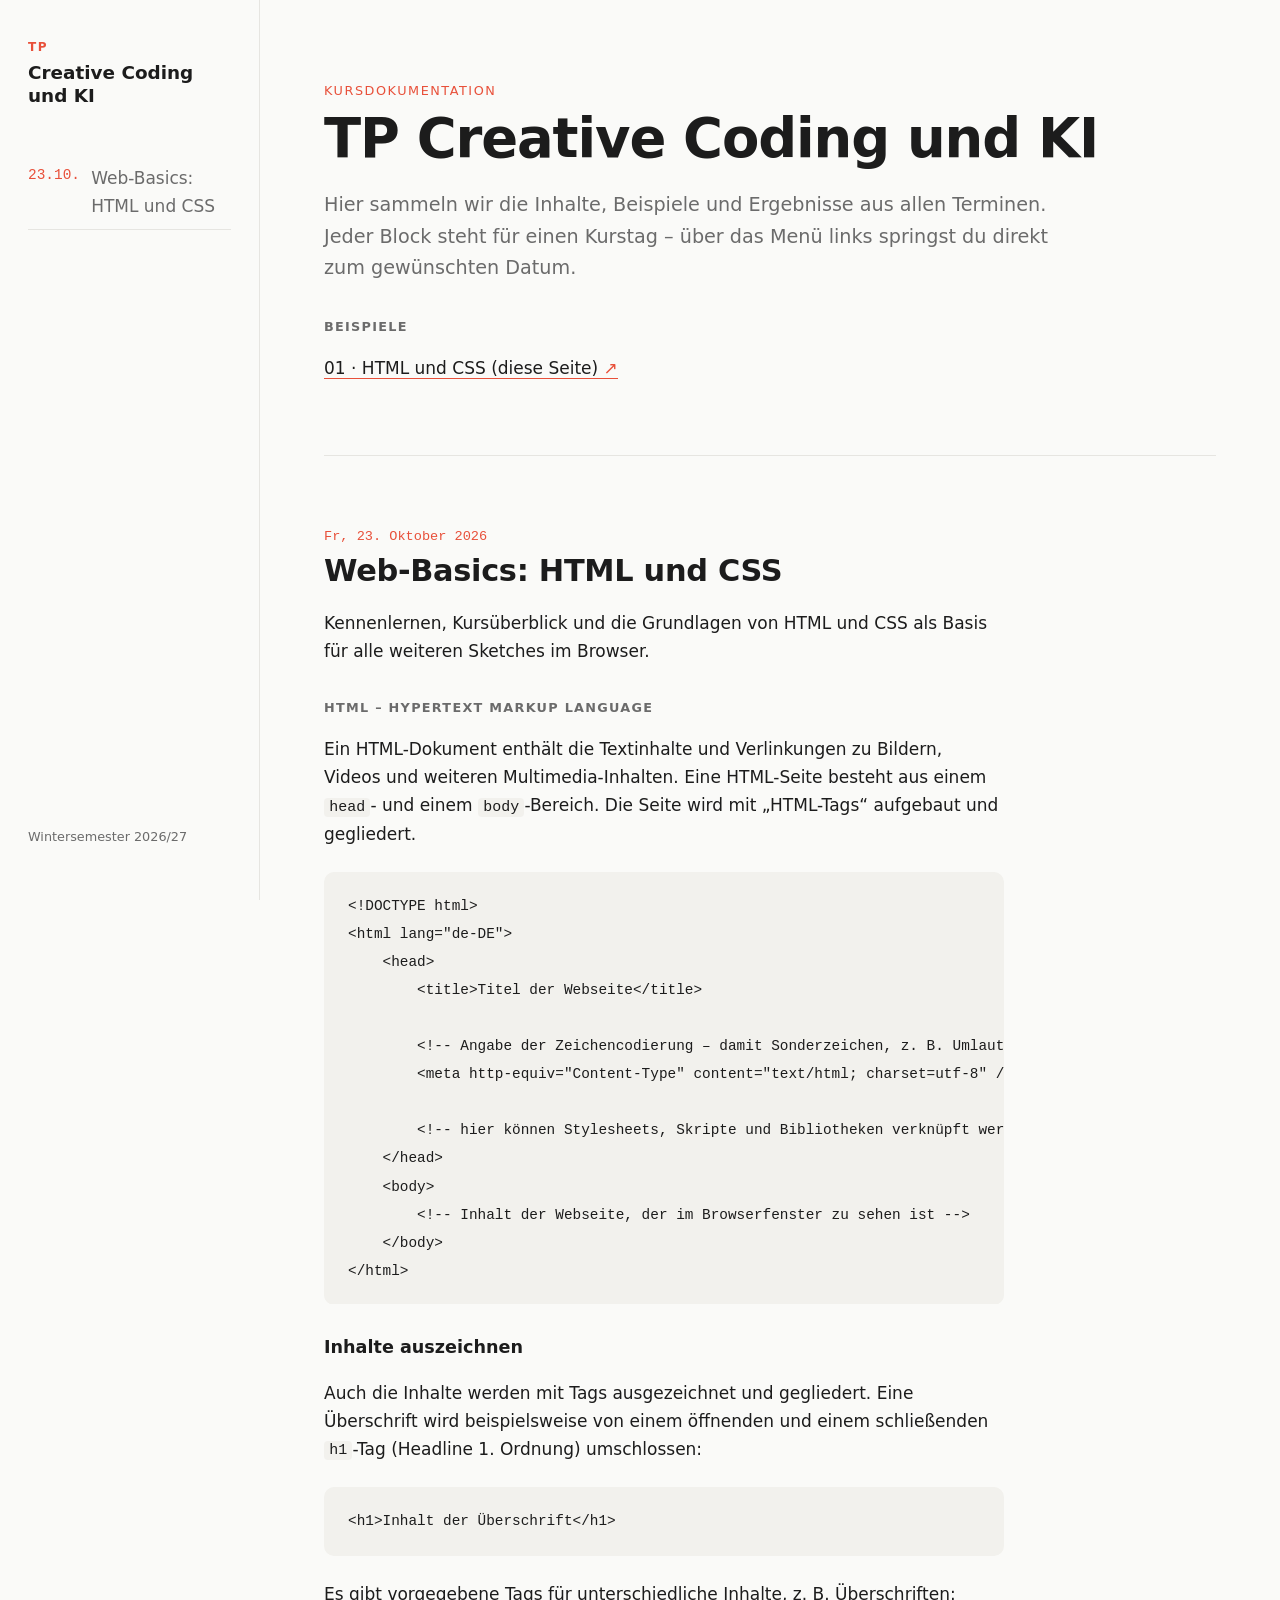
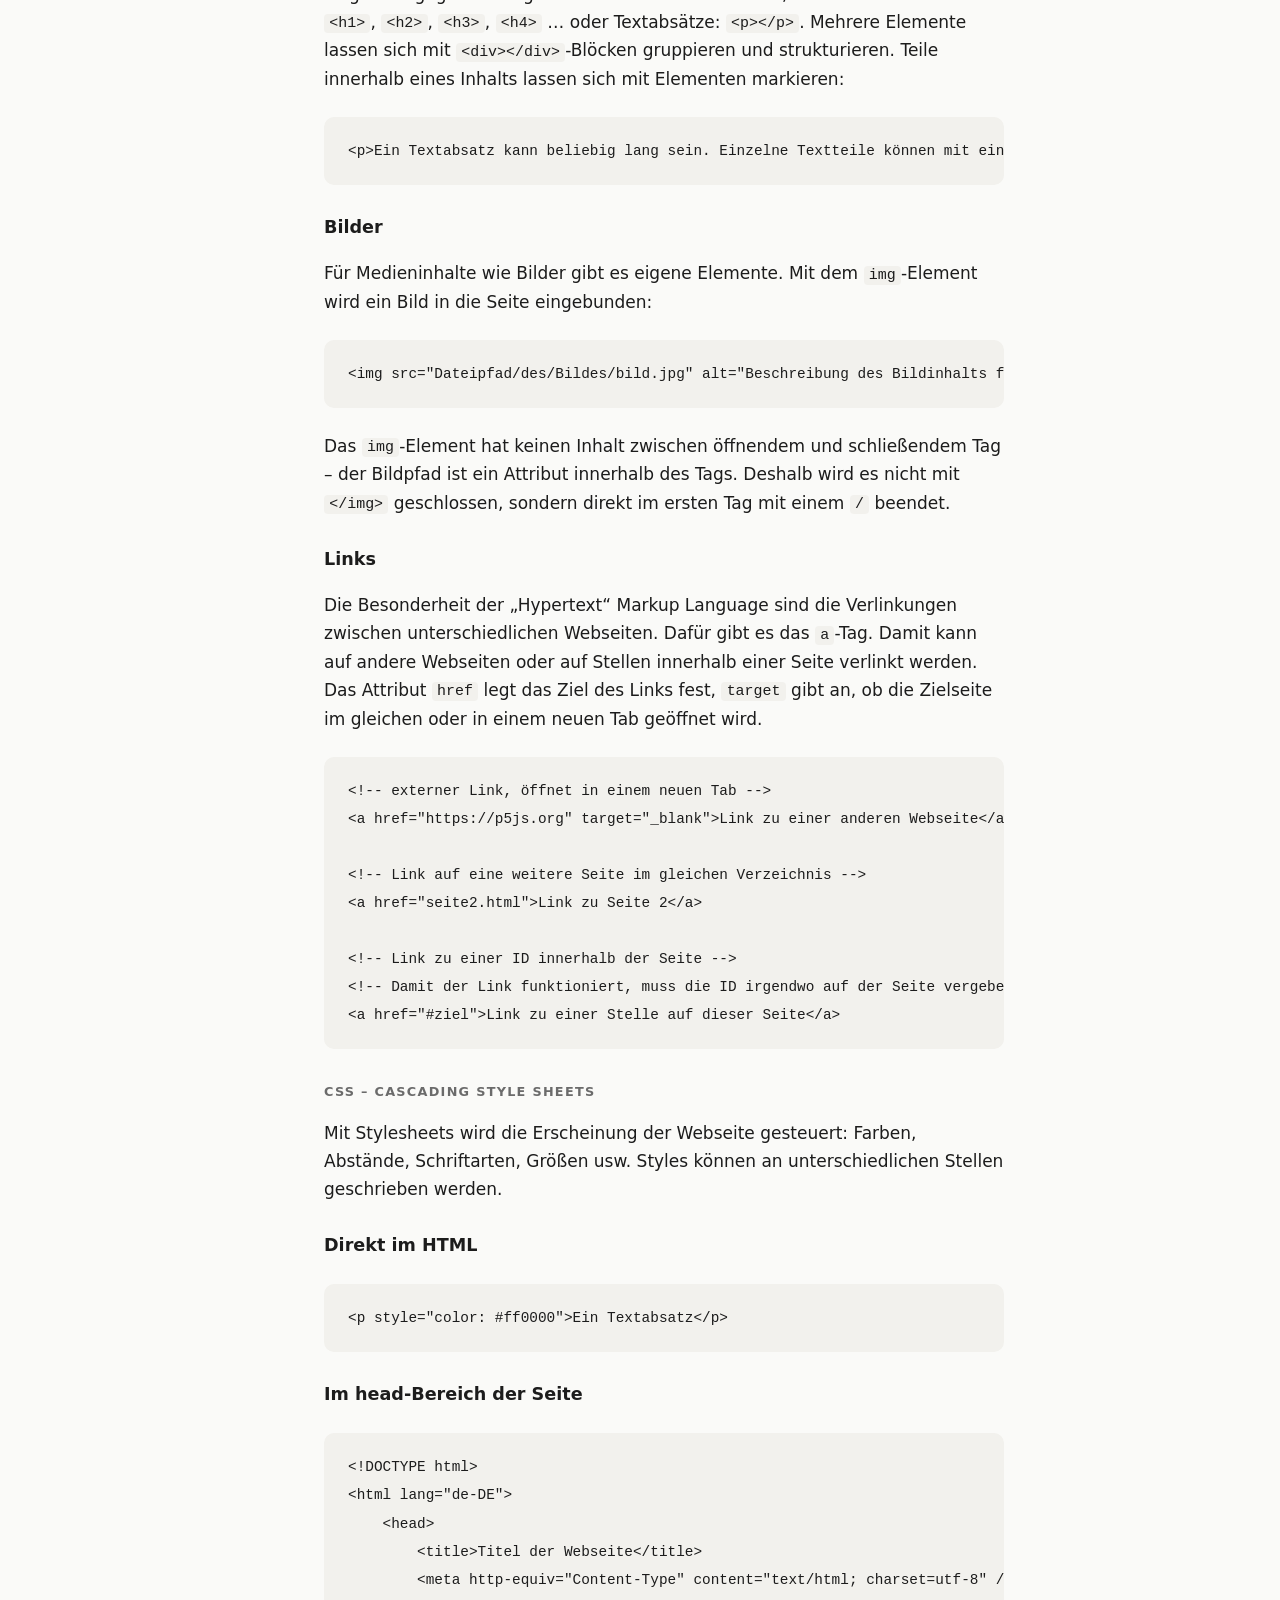
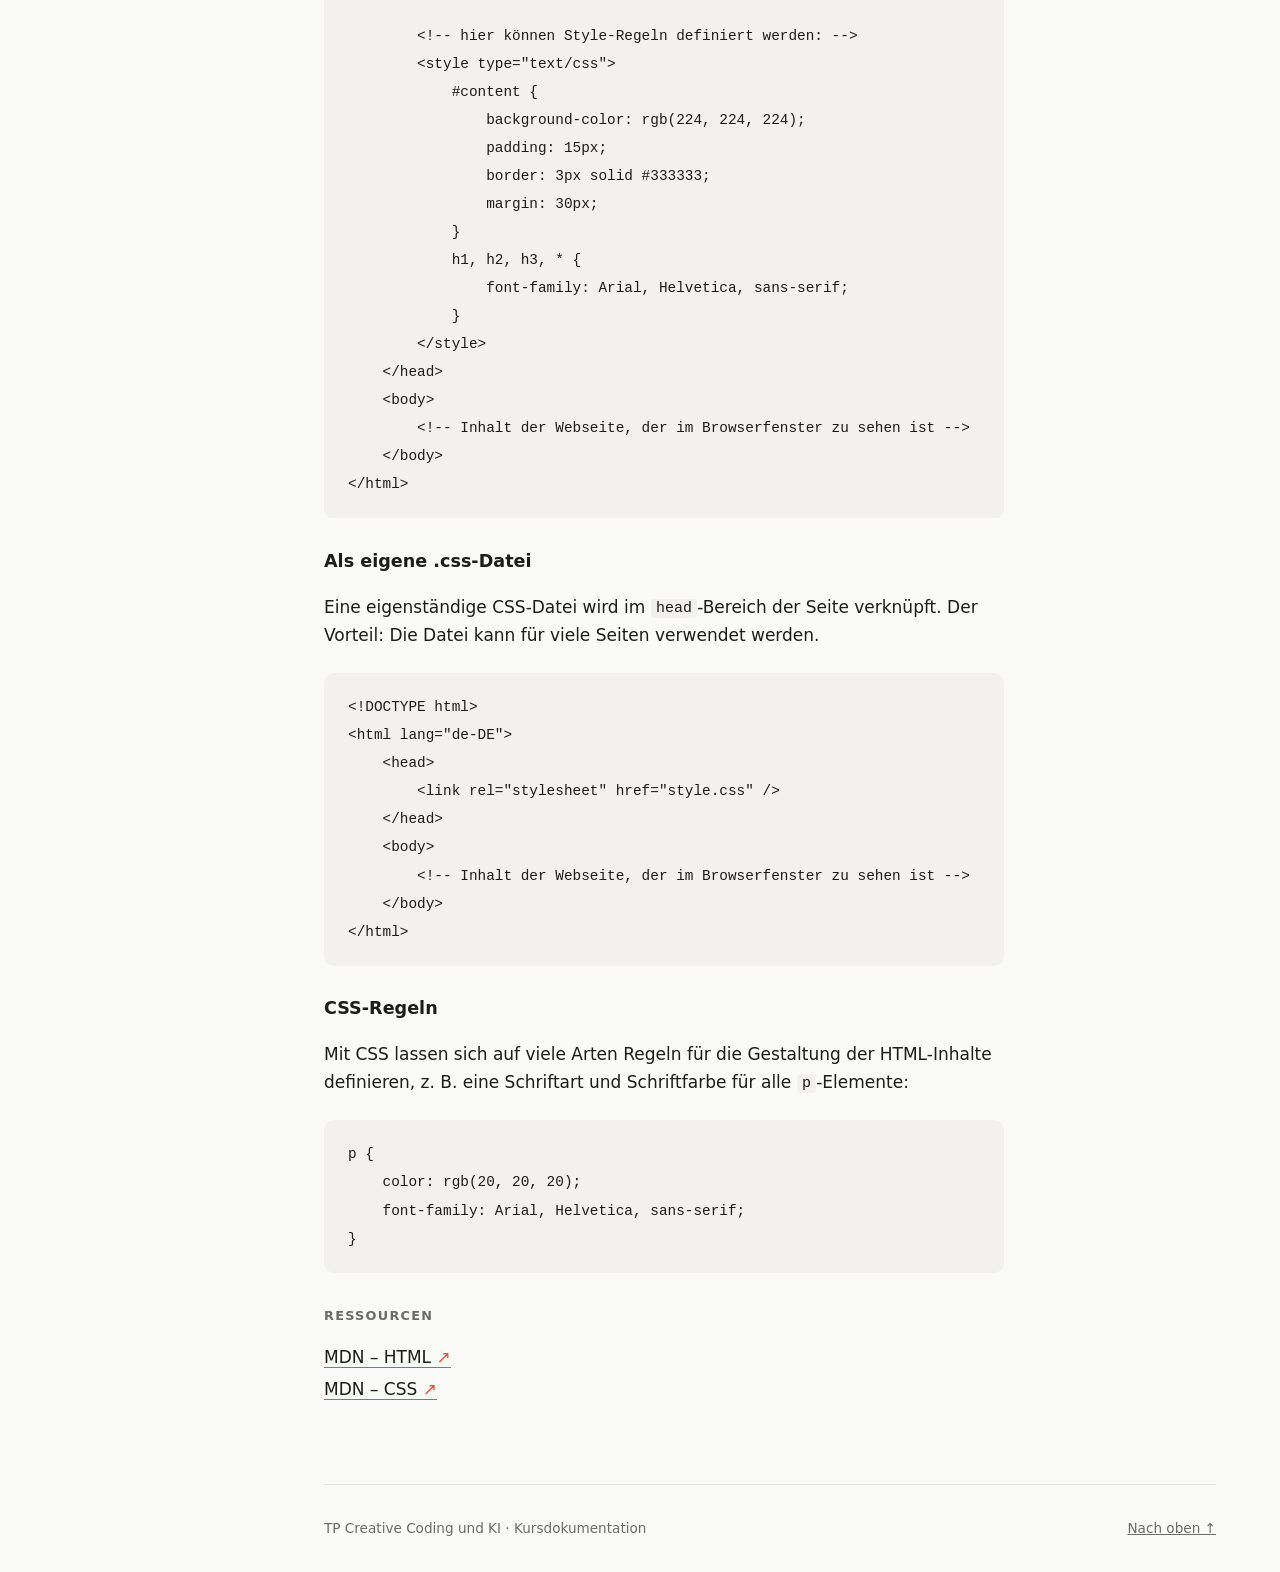
==== 01_html_css/index.html @ 05a0c604 "Kursstruktur, Doku Termin 1 und p5.js-Vorlage Co-Authored-By: Claude Opus 5.5 <noreply@anthropic.com" ====
<!DOCTYPE html>
<html lang="de">
<head>
  <meta charset="UTF-8">
  <meta name="viewport" content="width=device-width, initial-scale=1.0">
  <title>TP Creative Coding und KI – Kursdokumentation</title>
  <link rel="stylesheet" href="style.css">
</head>
<body>

  <!-- Seitenleiste mit Navigation: ein Menüpunkt pro Termin -->
  <header class="sidebar">
    <a class="logo" href="#start">
      <span class="logo-kicker">TP</span>
      Creative Coding<br>und KI
    </a>

    <nav aria-label="Termine">
      <ol class="menu">
        <li><a href="#termin-1"><time datetime="2026-10-23">23.10.</time> Web-Basics: HTML und CSS</a></li>
        <!-- <li><a href="#termin-3"><time datetime="2026-10-30">30.10.</time> Bewegung</a></li>
        <li><a href="#termin-4"><time datetime="2026-11-06">06.11.</time> Schleifen</a></li>
        <li><a href="#termin-5"><time datetime="2026-11-13">13.11.</time> Zufall &amp; Noise</a></li>
        <li><a href="#termin-6"><time datetime="2026-11-20">20.11.</time> Bilder &amp; Pixel</a></li>
        <li><a href="#termin-7"><time datetime="2026-11-27">27.11.</time> KI-Werkzeuge</a></li>
        <li><a href="#termin-8"><time datetime="2026-12-04">04.12.</time> Abschluss</a></li> -->
      </ol>
    </nav>

    <p class="sidebar-footer">Wintersemester 2026/27</p>
  </header>

  <main>

    <!-- Intro -->
    <section id="start" class="intro">
      <p class="eyebrow">Kursdokumentation</p>
      <h1>TP Creative Coding und KI</h1>
      <p class="lead">
        Hier sammeln wir die Inhalte, Beispiele und Ergebnisse aus allen Terminen.
        Jeder Block steht für einen Kurstag – über das Menü links springst du direkt zum gewünschten Datum.
      </p>

      <!-- Beispiele: jeder Ordner im Repository ist ein eigenes Beispiel.
           Relative Links (../ordner/) funktionieren lokal und auf GitHub Pages.
           Neue Beispiele einfach hier einkommentieren bzw. ergänzen. -->
      <h3>Beispiele</h3>
      <ul class="links">
        <li><a href="../01_html_css/">01 · HTML und CSS (diese Seite)</a></li>
        <!-- <li><a href="../02_p5js/">02 · p5.js Grundlagen</a></li> -->
        <!-- <li><a href="../03_p5js2/">03 · p5.js Teil 2</a></li> -->
      </ul>
    </section>

    <!-- Termin 1 -->
    <article id="termin-1" class="block">
      <header class="block-header">
        <time datetime="2026-10-23">Fr, 23. Oktober 2026</time>
        <h2>Web-Basics: HTML und CSS</h2>
      </header>
      <p>
        Kennenlernen, Kursüberblick und die Grundlagen von HTML und CSS als Basis für alle weiteren Sketches im Browser.
      </p>

      <!-- HTML -->
      <h3>HTML – Hypertext Markup Language</h3>
      <p>
        Ein HTML-Dokument enthält die Textinhalte und Verlinkungen zu Bildern, Videos und weiteren Multimedia-Inhalten.
        Eine HTML-Seite besteht aus einem <code>head</code>- und einem <code>body</code>-Bereich.
        Die Seite wird mit „HTML-Tags“ aufgebaut und gegliedert.
      </p>
      <pre><code>&lt;!DOCTYPE html&gt;
&lt;html lang="de-DE"&gt;
    &lt;head&gt;
        &lt;title&gt;Titel der Webseite&lt;/title&gt;

        &lt;!-- Angabe der Zeichencodierung – damit Sonderzeichen, z. B. Umlaute, richtig dargestellt werden --&gt;
        &lt;meta http-equiv="Content-Type" content="text/html; charset=utf-8" /&gt;

        &lt;!-- hier können Stylesheets, Skripte und Bibliotheken verknüpft werden … --&gt;
    &lt;/head&gt;
    &lt;body&gt;
        &lt;!-- Inhalt der Webseite, der im Browserfenster zu sehen ist --&gt;
    &lt;/body&gt;
&lt;/html&gt;</code></pre>

      <h4>Inhalte auszeichnen</h4>
      <p>
        Auch die Inhalte werden mit Tags ausgezeichnet und gegliedert. Eine Überschrift wird beispielsweise
        von einem öffnenden und einem schließenden <code>h1</code>-Tag (Headline 1. Ordnung) umschlossen:
      </p>
      <pre><code>&lt;h1&gt;Inhalt der Überschrift&lt;/h1&gt;</code></pre>
      <p>
        Es gibt vorgegebene Tags für unterschiedliche Inhalte, z. B. Überschriften: <code>&lt;h1&gt;</code>,
        <code>&lt;h2&gt;</code>, <code>&lt;h3&gt;</code>, <code>&lt;h4&gt;</code> … oder Textabsätze: <code>&lt;p&gt;&lt;/p&gt;</code>.
        Mehrere Elemente lassen sich mit <code>&lt;div&gt;&lt;/div&gt;</code>-Blöcken gruppieren und strukturieren.
        Teile innerhalb eines Inhalts lassen sich mit Elementen markieren:
      </p>
      <pre><code>&lt;p&gt;Ein Textabsatz kann beliebig lang sein. Einzelne Textteile können mit einem &lt;span&gt;span-Element&lt;/span&gt; markiert werden.&lt;/p&gt;</code></pre>

      <h4>Bilder</h4>
      <p>
        Für Medieninhalte wie Bilder gibt es eigene Elemente. Mit dem <code>img</code>-Element wird ein Bild in die Seite eingebunden:
      </p>
      <pre><code>&lt;img src="Dateipfad/des/Bildes/bild.jpg" alt="Beschreibung des Bildinhalts für Lesegeräte" /&gt;</code></pre>
      <p>
        Das <code>img</code>-Element hat keinen Inhalt zwischen öffnendem und schließendem Tag – der Bildpfad ist ein
        Attribut innerhalb des Tags. Deshalb wird es nicht mit <code>&lt;/img&gt;</code> geschlossen,
        sondern direkt im ersten Tag mit einem <code>/</code> beendet.
      </p>

      <h4>Links</h4>
      <p>
        Die Besonderheit der „Hypertext“ Markup Language sind die Verlinkungen zwischen unterschiedlichen Webseiten.
        Dafür gibt es das <code>a</code>-Tag. Damit kann auf andere Webseiten oder auf Stellen innerhalb einer Seite verlinkt werden.
        Das Attribut <code>href</code> legt das Ziel des Links fest, <code>target</code> gibt an, ob die Zielseite
        im gleichen oder in einem neuen Tab geöffnet wird.
      </p>
      <pre><code>&lt;!-- externer Link, öffnet in einem neuen Tab --&gt;
&lt;a href="https://p5js.org" target="_blank"&gt;Link zu einer anderen Webseite&lt;/a&gt;

&lt;!-- Link auf eine weitere Seite im gleichen Verzeichnis --&gt;
&lt;a href="seite2.html"&gt;Link zu Seite 2&lt;/a&gt;

&lt;!-- Link zu einer ID innerhalb der Seite --&gt;
&lt;!-- Damit der Link funktioniert, muss die ID irgendwo auf der Seite vergeben sein, z. B. &lt;div id="ziel"&gt; --&gt;
&lt;a href="#ziel"&gt;Link zu einer Stelle auf dieser Seite&lt;/a&gt;</code></pre>

      <!-- CSS -->
      <h3>CSS – Cascading Style Sheets</h3>
      <p>
        Mit Stylesheets wird die Erscheinung der Webseite gesteuert: Farben, Abstände, Schriftarten, Größen usw.
        Styles können an unterschiedlichen Stellen geschrieben werden.
      </p>

      <h4>Direkt im HTML</h4>
      <pre><code>&lt;p style="color: #ff0000"&gt;Ein Textabsatz&lt;/p&gt;</code></pre>

      <h4>Im head-Bereich der Seite</h4>
      <pre><code>&lt;!DOCTYPE html&gt;
&lt;html lang="de-DE"&gt;
    &lt;head&gt;
        &lt;title&gt;Titel der Webseite&lt;/title&gt;
        &lt;meta http-equiv="Content-Type" content="text/html; charset=utf-8" /&gt;

        &lt;!-- hier können Style-Regeln definiert werden: --&gt;
        &lt;style type="text/css"&gt;
            #content {
                background-color: rgb(224, 224, 224);
                padding: 15px;
                border: 3px solid #333333;
                margin: 30px;
            }
            h1, h2, h3, * {
                font-family: Arial, Helvetica, sans-serif;
            }
        &lt;/style&gt;
    &lt;/head&gt;
    &lt;body&gt;
        &lt;!-- Inhalt der Webseite, der im Browserfenster zu sehen ist --&gt;
    &lt;/body&gt;
&lt;/html&gt;</code></pre>

      <h4>Als eigene .css-Datei</h4>
      <p>
        Eine eigenständige CSS-Datei wird im <code>head</code>-Bereich der Seite verknüpft.
        Der Vorteil: Die Datei kann für viele Seiten verwendet werden.
      </p>
      <pre><code>&lt;!DOCTYPE html&gt;
&lt;html lang="de-DE"&gt;
    &lt;head&gt;
        &lt;link rel="stylesheet" href="style.css" /&gt;
    &lt;/head&gt;
    &lt;body&gt;
        &lt;!-- Inhalt der Webseite, der im Browserfenster zu sehen ist --&gt;
    &lt;/body&gt;
&lt;/html&gt;</code></pre>

      <h4>CSS-Regeln</h4>
      <p>
        Mit CSS lassen sich auf viele Arten Regeln für die Gestaltung der HTML-Inhalte definieren,
        z. B. eine Schriftart und Schriftfarbe für alle <code>p</code>-Elemente:
      </p>
      <pre><code>p {
    color: rgb(20, 20, 20);
    font-family: Arial, Helvetica, sans-serif;
}</code></pre>

      <h3>Ressourcen</h3>
      <ul class="links">
        <li><a href="https://developer.mozilla.org/de/docs/Web/HTML">MDN – HTML</a></li>
        <li><a href="https://developer.mozilla.org/de/docs/Web/CSS">MDN – CSS</a></li>
      </ul>
    </article>

    <!-- Termin 2 -->
    <!-- <article id="termin-2" class="block">
      <header class="block-header">
        <time datetime="2026-10-23">Fr, 23. Oktober 2026</time>
        <h2>p5.js Grundlagen: Formen &amp; Farbe</h2>
      </header>
              <li>Editor und p5.js einrichten</li>

      <p>
        Das Koordinatensystem der Leinwand, einfache Grundformen und der Umgang mit Farbe.
      </p>
      <pre><code>function setup() {
  createCanvas(400, 400);
}

function draw() {
  background(240);
  fill(255, 80, 60);
  circle(200, 200, 120);
}</code></pre>
      <h3>Aufgabe</h3>
      <p>Gestalte ein Porträt nur aus Kreisen, Rechtecken und Linien.</p>
      <h3>Beispiel</h3>
      <ul class="links">
        <li><a href="../02_p5js/">Beispiel im Browser öffnen</a></li>
        <li><a href="https://github.com/einraum-design/tp_creativeCodingUndKI_WS2026_27/tree/main/02_p5js">Code auf GitHub ansehen</a></li>
      </ul>
    </article>

    <article id="termin-3" class="block">
      <header class="block-header">
        <time datetime="2026-10-30">Fr, 30. Oktober 2026</time>
        <h2>Variablen, Bewegung &amp; Interaktion</h2>
      </header>
      <p>
        Mit Variablen bringen wir Dinge in Bewegung. Maus und Tastatur werden zu Eingaben für den Sketch.
      </p>
      <h3>Inhalte</h3>
      <ul>
        <li>Variablen und der <code>draw()</code>-Loop</li>
        <li><code>mouseX</code>, <code>mouseY</code>, <code>keyPressed()</code></li>
        <li>Bedingungen mit <code>if</code></li>
      </ul>
    </article>

    <article id="termin-4" class="block">
      <header class="block-header">
        <time datetime="2026-11-06">Fr, 6. November 2026</time>
        <h2>Schleifen &amp; generative Muster</h2>
      </header>
      <p>
        Wiederholung als gestalterisches Mittel: Raster, Reihen und Muster mit <code>for</code>-Schleifen.
      </p>
      <figure class="placeholder">
        <figcaption>Platz für ein Bild oder einen Screenshot</figcaption>
      </figure>
    </article>

    <article id="termin-5" class="block">
      <header class="block-header">
        <time datetime="2026-11-13">Fr, 13. November 2026</time>
        <h2>Zufall &amp; Noise</h2>
      </header>
      <p>
        Der Unterschied zwischen <code>random()</code> und <code>noise()</code> – und wie kontrollierter Zufall
        organisch wirkende Formen erzeugt.
      </p>
      <h3>Aufgabe</h3>
      <p>Entwirf eine generative Landschaft mit Perlin Noise.</p>
    </article>

    <article id="termin-6" class="block">
      <header class="block-header">
        <time datetime="2026-11-20">Fr, 20. November 2026</time>
        <h2>Bilder, Pixel &amp; Daten</h2>
      </header>
      <p>
        Bilder laden, Pixel auslesen und verändern. Erste Schritte mit externen Daten (CSV, JSON).
      </p>
      <h3>Inhalte</h3>
      <ul>
        <li><code>loadImage()</code> und <code>get()</code></li>
        <li>Pixel-Arrays und Filter</li>
        <li>Daten visualisieren</li>
      </ul>
    </article>

    <article id="termin-7" class="block">
      <header class="block-header">
        <time datetime="2026-11-27">Fr, 27. November 2026</time>
        <h2>KI-Werkzeuge im kreativen Prozess</h2>
      </header>
      <p>
        Wie können KI-Modelle Teil eines kreativen Workflows sein? Wir testen Bild- und Körpererkennung
        im Browser und reflektieren den Einsatz von KI beim Programmieren.
      </p>
      <h3>Ressourcen</h3>
      <ul class="links">
        <li><a href="https://ml5js.org/">ml5.js</a></li>
        <li><a href="https://teachablemachine.withgoogle.com/">Teachable Machine</a></li>
      </ul>
    </article>

    <article id="termin-8" class="block">
      <header class="block-header">
        <time datetime="2026-12-04">Fr, 4. Dezember 2026</time>
        <h2>Abschlussprojekte &amp; Präsentation</h2>
      </header>
      <p>
        Vorstellung der Abschlussprojekte, gemeinsames Feedback und Ausblick.
      </p>
      <figure class="placeholder">
        <figcaption>Platz für Projektbilder</figcaption>
      </figure>
    </article> -->

    <footer class="page-footer">
      <p>TP Creative Coding und KI · Kursdokumentation</p>
      <a href="#start">Nach oben ↑</a>
    </footer>

  </main>

</body>
</html>
---- 01_html_css/style.css ----
/* =========================================================
   TP Creative Coding und KI – Kursdokumentation
   Schlichtes, modernes Layout: feste Seitenleiste + Inhalt
   ========================================================= */

/* ---------- Farben & Grundwerte ---------- */
:root {
  --bg: #fafaf8;
  --surface: #ffffff;
  --text: #1c1c1c;
  --muted: #6b6b6b;
  --line: #e6e5e1;
  --accent: #e8503a;
  --code-bg: #f2f1ed;

  --sidebar-width: 260px;
  --radius: 10px;
  --font: system-ui, -apple-system, "Segoe UI", Roboto, "Helvetica Neue", sans-serif;
  --mono: ui-monospace, "SF Mono", Menlo, Consolas, monospace;
}

/* Dunkles Farbschema, wenn das System es vorgibt */
@media (prefers-color-scheme: dark) {
  :root {
    --bg: #141414;
    --surface: #1c1c1c;
    --text: #ececec;
    --muted: #9a9a9a;
    --line: #2c2c2c;
    --accent: #ff6a52;
    --code-bg: #232323;
  }
}

/* ---------- Basis ---------- */
*,
*::before,
*::after {
  box-sizing: border-box;
}

html {
  scroll-behavior: smooth;
}

body {
  margin: 0;
  background: var(--bg);
  color: var(--text);
  font-family: var(--font);
  font-size: 17px;
  line-height: 1.65;
  -webkit-font-smoothing: antialiased;
}

a {
  color: inherit;
}

code {
  font-family: var(--mono);
  font-size: 0.88em;
  background: var(--code-bg);
  padding: 0.1em 0.35em;
  border-radius: 4px;
}

/* ---------- Seitenleiste ---------- */
.sidebar {
  position: fixed;
  inset: 0 auto 0 0;
  width: var(--sidebar-width);
  display: flex;
  flex-direction: column;
  padding: 40px 28px;
  border-right: 1px solid var(--line);
  background: var(--bg);
  overflow-y: auto;
}

.logo {
  display: block;
  font-weight: 700;
  font-size: 1.15rem;
  line-height: 1.25;
  text-decoration: none;
  margin-bottom: 48px;
}

.logo-kicker {
  display: block;
  font-size: 0.75rem;
  letter-spacing: 0.12em;
  color: var(--accent);
  margin-bottom: 6px;
}

.menu {
  list-style: none;
  margin: 0;
  padding: 0;
}

.menu a {
  display: flex;
  gap: 14px;
  padding: 9px 0;
  text-decoration: none;
  color: var(--muted);
  border-bottom: 1px solid var(--line);
  transition: color 0.15s;
}

.menu a:hover,
.menu a:focus-visible {
  color: var(--text);
}

.menu time {
  font-family: var(--mono);
  font-size: 0.85em;
  color: var(--accent);
  min-width: 3.4em;
}

.sidebar-footer {
  margin-top: auto;
  padding-top: 32px;
  font-size: 0.8rem;
  color: var(--muted);
}

/* ---------- Inhalt ---------- */
main {
  margin-left: var(--sidebar-width);
  padding: 80px 64px 40px;
  max-width: calc(var(--sidebar-width) + 820px);
}

.intro {
  padding-bottom: 56px;
  border-bottom: 1px solid var(--line);
}

.eyebrow {
  margin: 0 0 8px;
  font-size: 0.8rem;
  text-transform: uppercase;
  letter-spacing: 0.12em;
  color: var(--accent);
}

h1 {
  margin: 0 0 20px;
  font-size: clamp(2.2rem, 5vw, 3.4rem);
  line-height: 1.1;
  letter-spacing: -0.02em;
}

.lead {
  margin: 0;
  font-size: 1.2rem;
  color: var(--muted);
  max-width: 38em;
}

/* Ein Themenblock */
.block {
  padding: 64px 0;
  border-bottom: 1px solid var(--line);
  scroll-margin-top: 24px; /* Abstand beim Anspringen über das Menü */
}

.block-header {
  margin-bottom: 20px;
}

.block-header time {
  font-family: var(--mono);
  font-size: 0.85rem;
  color: var(--accent);
}

h2 {
  margin: 4px 0 0;
  font-size: 1.9rem;
  line-height: 1.2;
  letter-spacing: -0.01em;
}

h3 {
  margin: 32px 0 8px;
  font-size: 0.8rem;
  text-transform: uppercase;
  letter-spacing: 0.1em;
  color: var(--muted);
}

h4 {
  margin: 28px 0 4px;
  font-size: 1.1rem;
}

.block p,
.block ul {
  max-width: 40em;
}

.block ul {
  padding-left: 1.2em;
}

.block li {
  margin-bottom: 4px;
}

/* Markiert den Block, der gerade über das Menü angesprungen wurde */
.block:target h2 {
  color: var(--accent);
}

/* Links-Liste mit Pfeil statt Punkt */
.links {
  list-style: none;
  padding-left: 0 !important;
}

.links a {
  text-decoration: none;
  border-bottom: 1px solid var(--accent);
}

.links a::after {
  content: " ↗";
  color: var(--accent);
}

/* Codebeispiele */
pre {
  margin: 24px 0;
  padding: 20px 24px;
  background: var(--code-bg);
  border-radius: var(--radius);
  overflow-x: auto;
  max-width: 40em;
}

pre code {
  padding: 0;
  background: none;
  font-size: 0.9rem;
  line-height: 1.6;
}

/* Bilder & Platzhalter */
figure {
  margin: 28px 0 0;
}

figure img {
  display: block;
  width: 100%;
  border-radius: var(--radius);
}

.placeholder {
  display: grid;
  place-items: center;
  aspect-ratio: 16 / 9;
  max-width: 40em;
  border: 1px dashed var(--line);
  border-radius: var(--radius);
  background: var(--surface);
  color: var(--muted);
  font-size: 0.9rem;
}

/* Fußzeile */
.page-footer {
  display: flex;
  justify-content: space-between;
  padding-top: 32px;
  font-size: 0.85rem;
  color: var(--muted);
}

.page-footer p {
  margin: 0;
}

/* ---------- Mobil: Menü wird zur horizontalen Leiste ---------- */
@media (max-width: 860px) {
  .sidebar {
    position: sticky;
    top: 0;
    z-index: 10;
    width: auto;
    padding: 14px 16px;
    border-right: none;
    border-bottom: 1px solid var(--line);
    overflow: visible;
  }

  .logo,
  .sidebar-footer {
    display: none;
  }

  .menu {
    display: flex;
    gap: 8px;
    overflow-x: auto;
    scrollbar-width: none;
  }

  .menu a {
    flex-direction: column;
    gap: 0;
    padding: 6px 12px;
    border: 1px solid var(--line);
    border-radius: 999px;
    white-space: nowrap;
    font-size: 0.85rem;
    line-height: 1.3;
  }

  main {
    margin-left: 0;
    padding: 48px 16px 32px;
  }

  .block {
    padding: 48px 0;
    scroll-margin-top: 90px; /* Platz für die feste Menüleiste */
  }

  h2 {
    font-size: 1.5rem;
  }
}
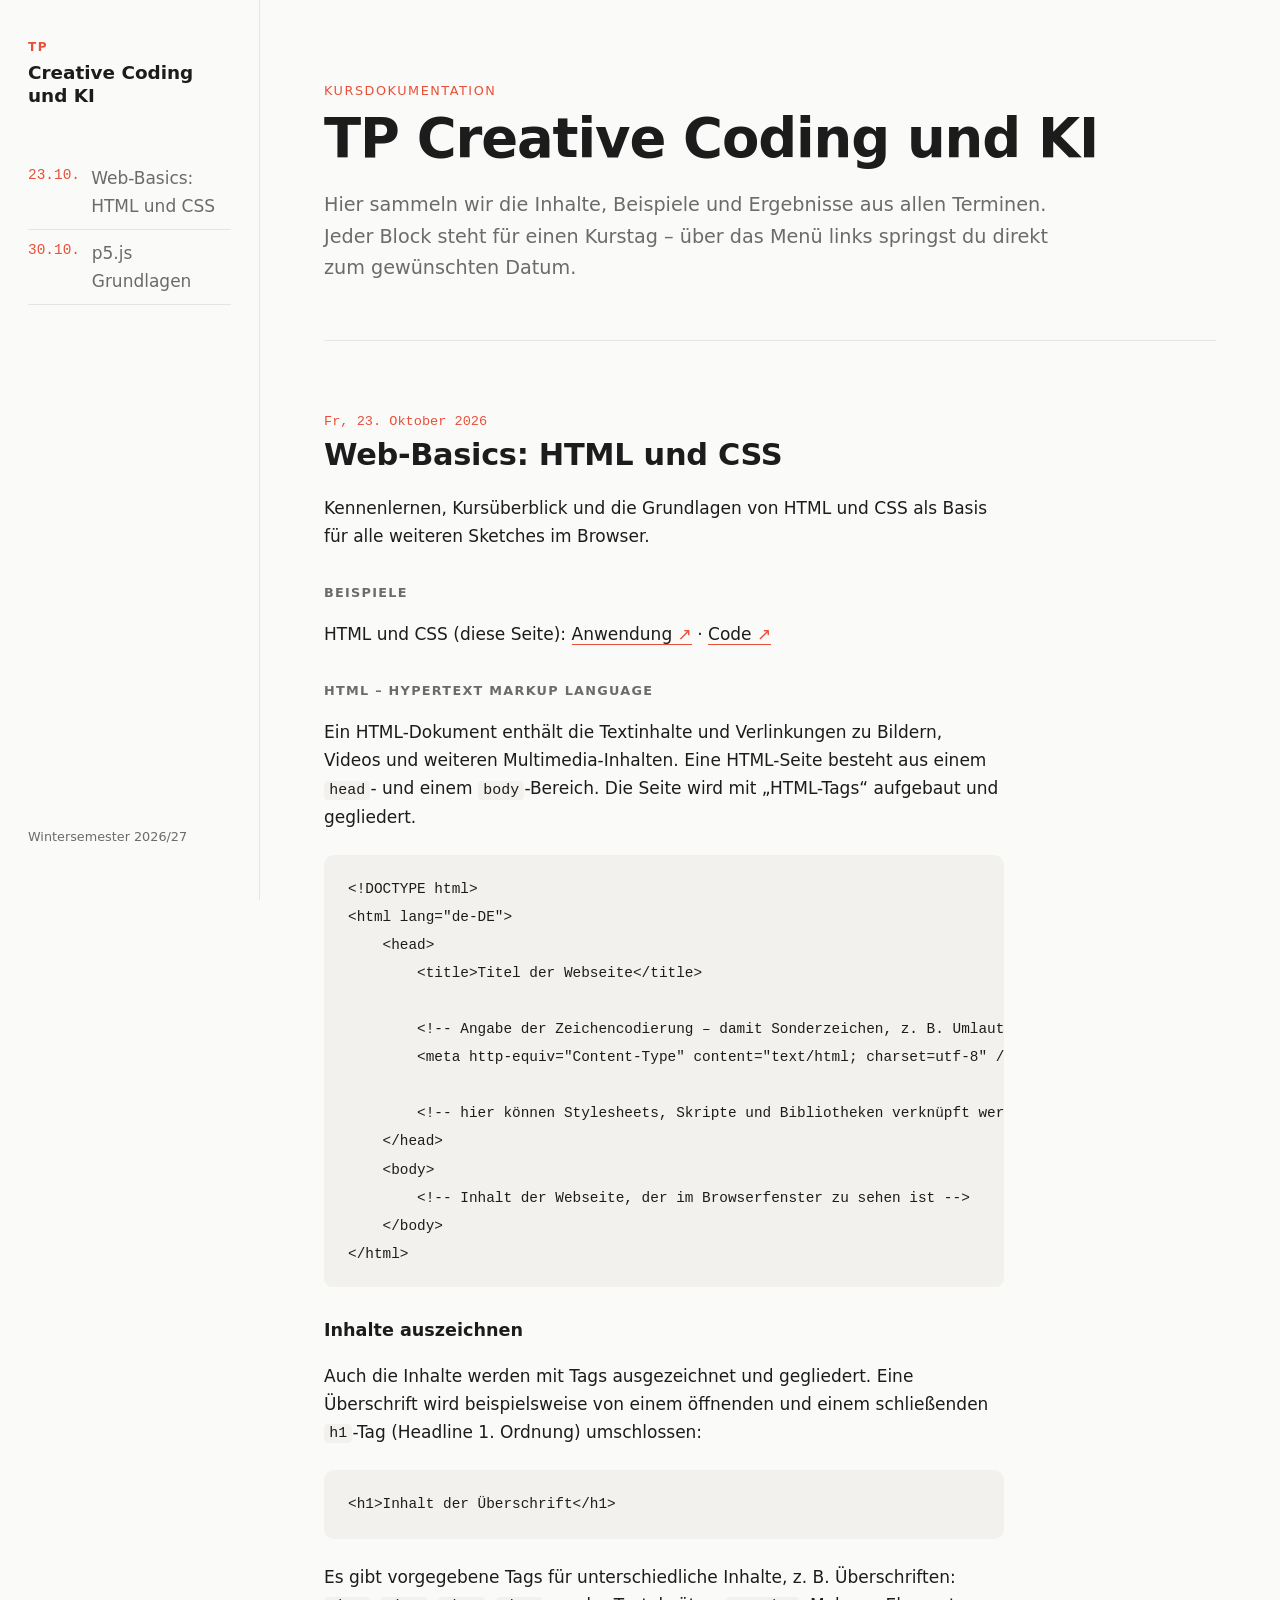
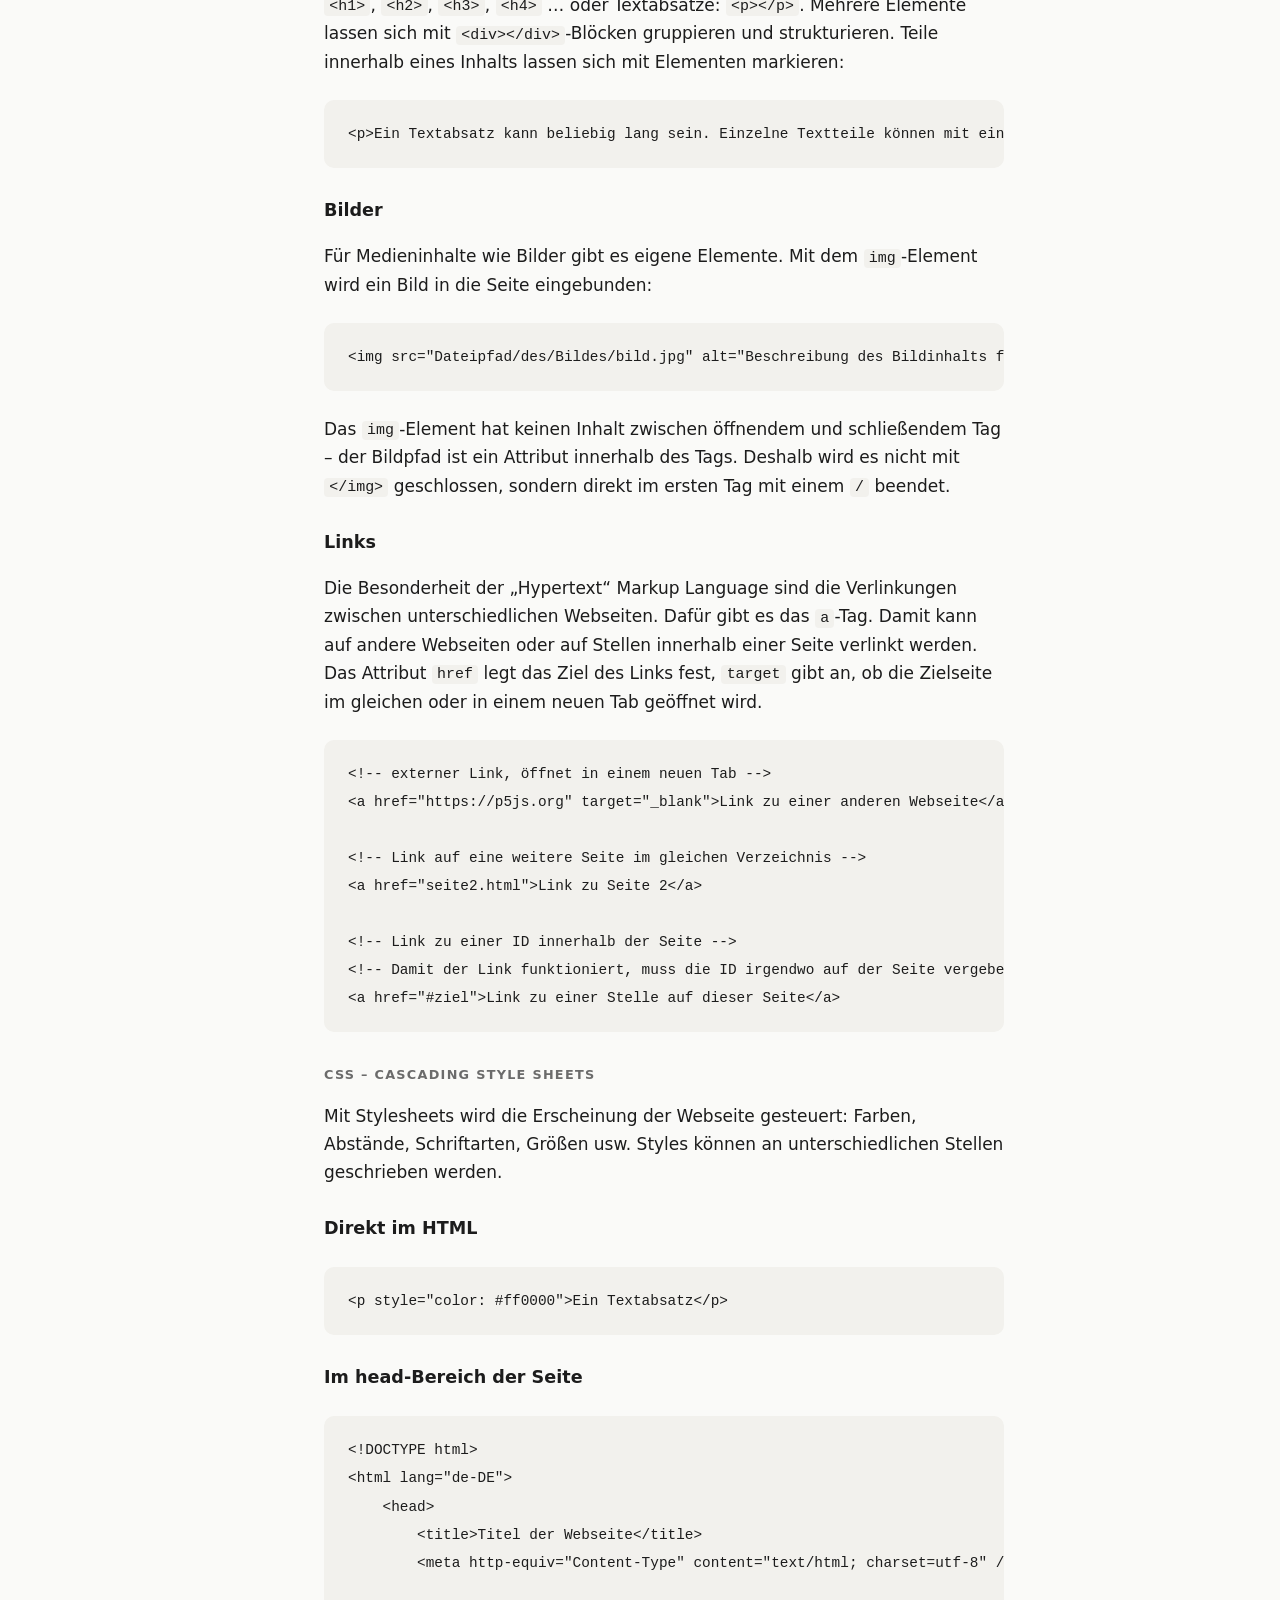
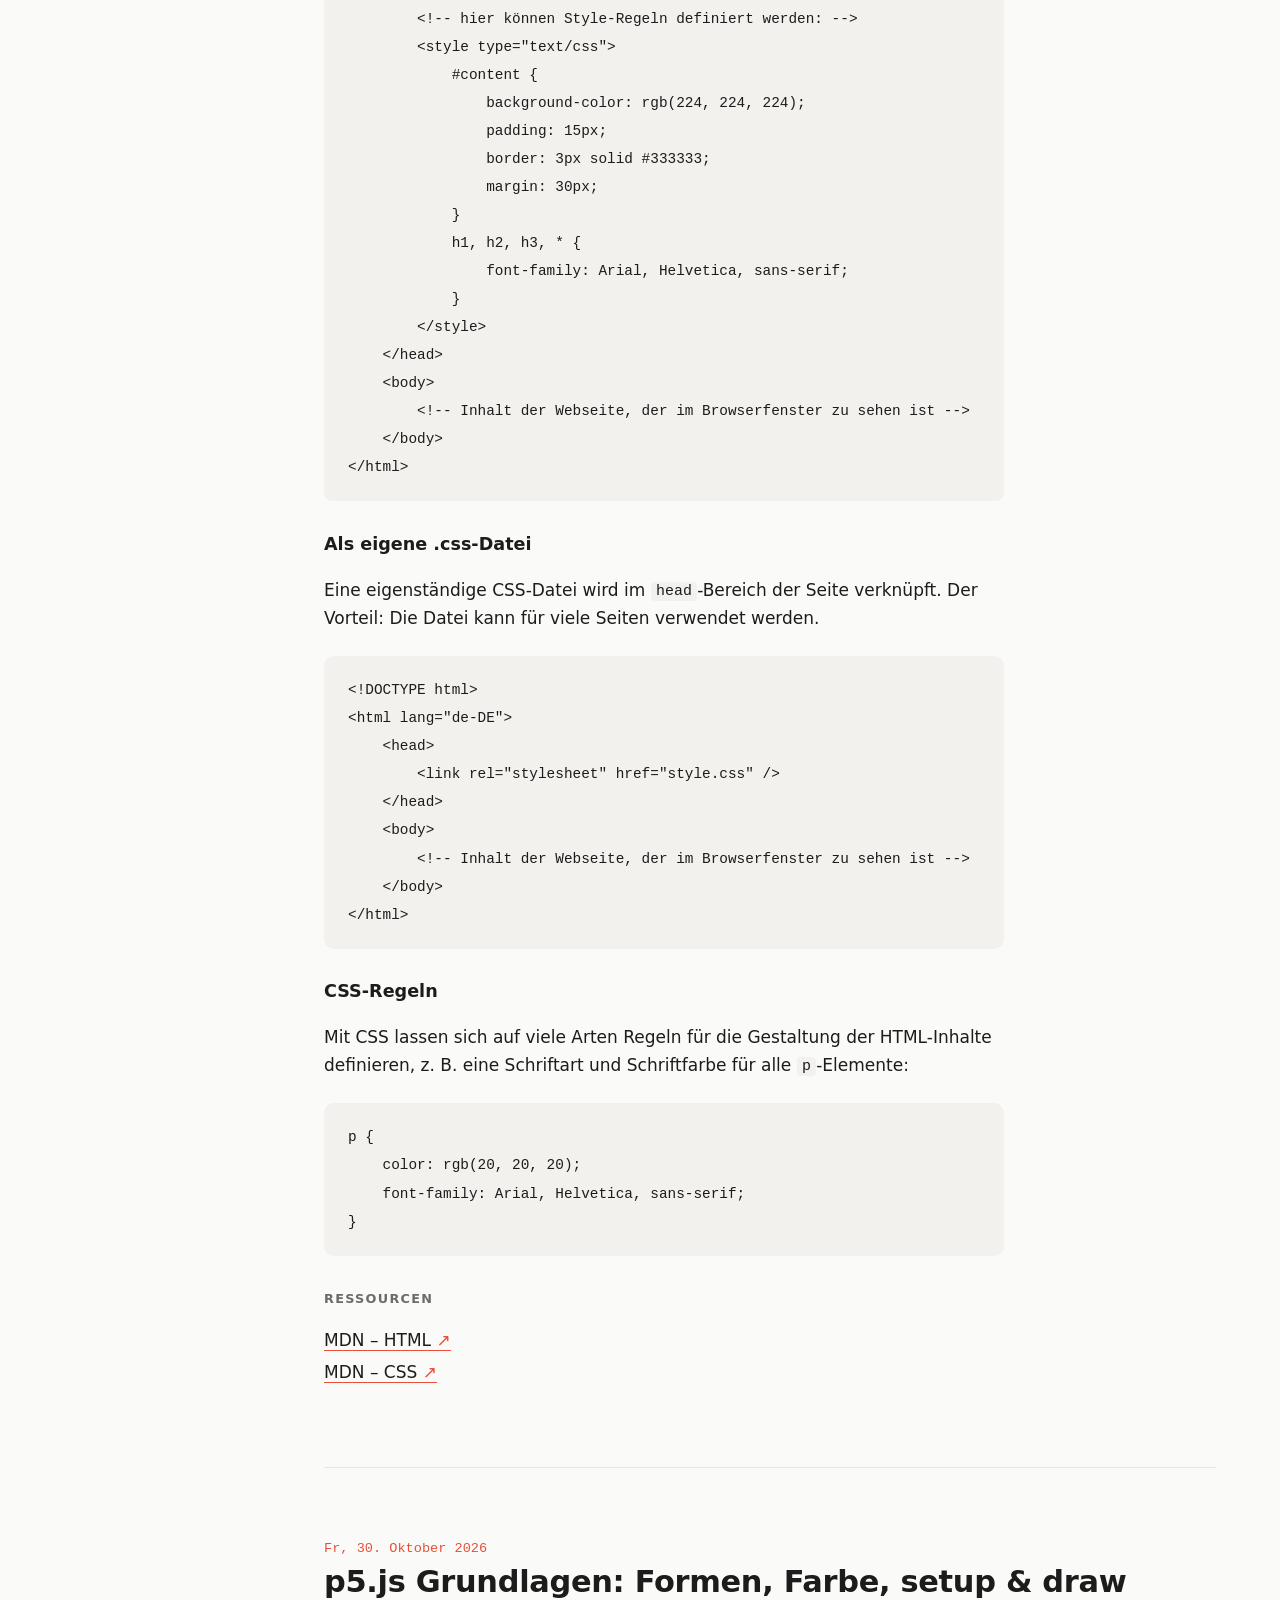
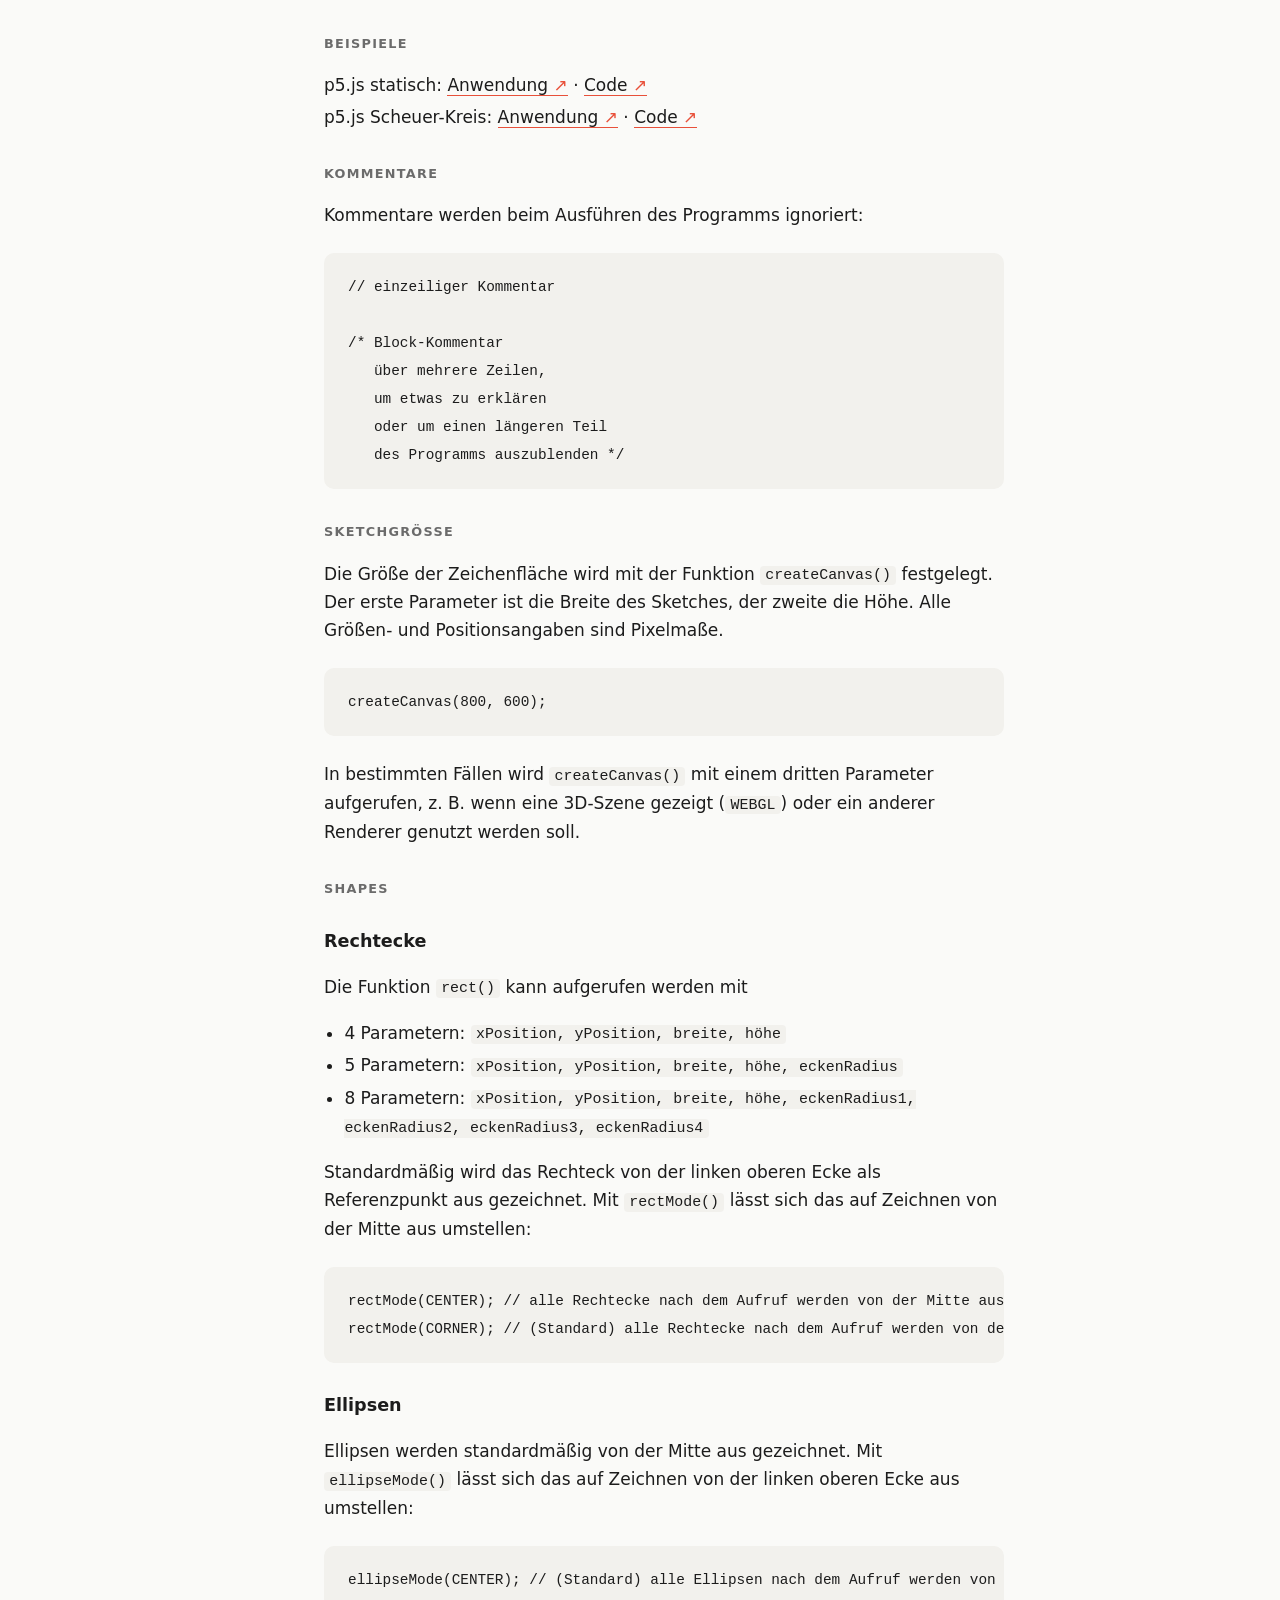
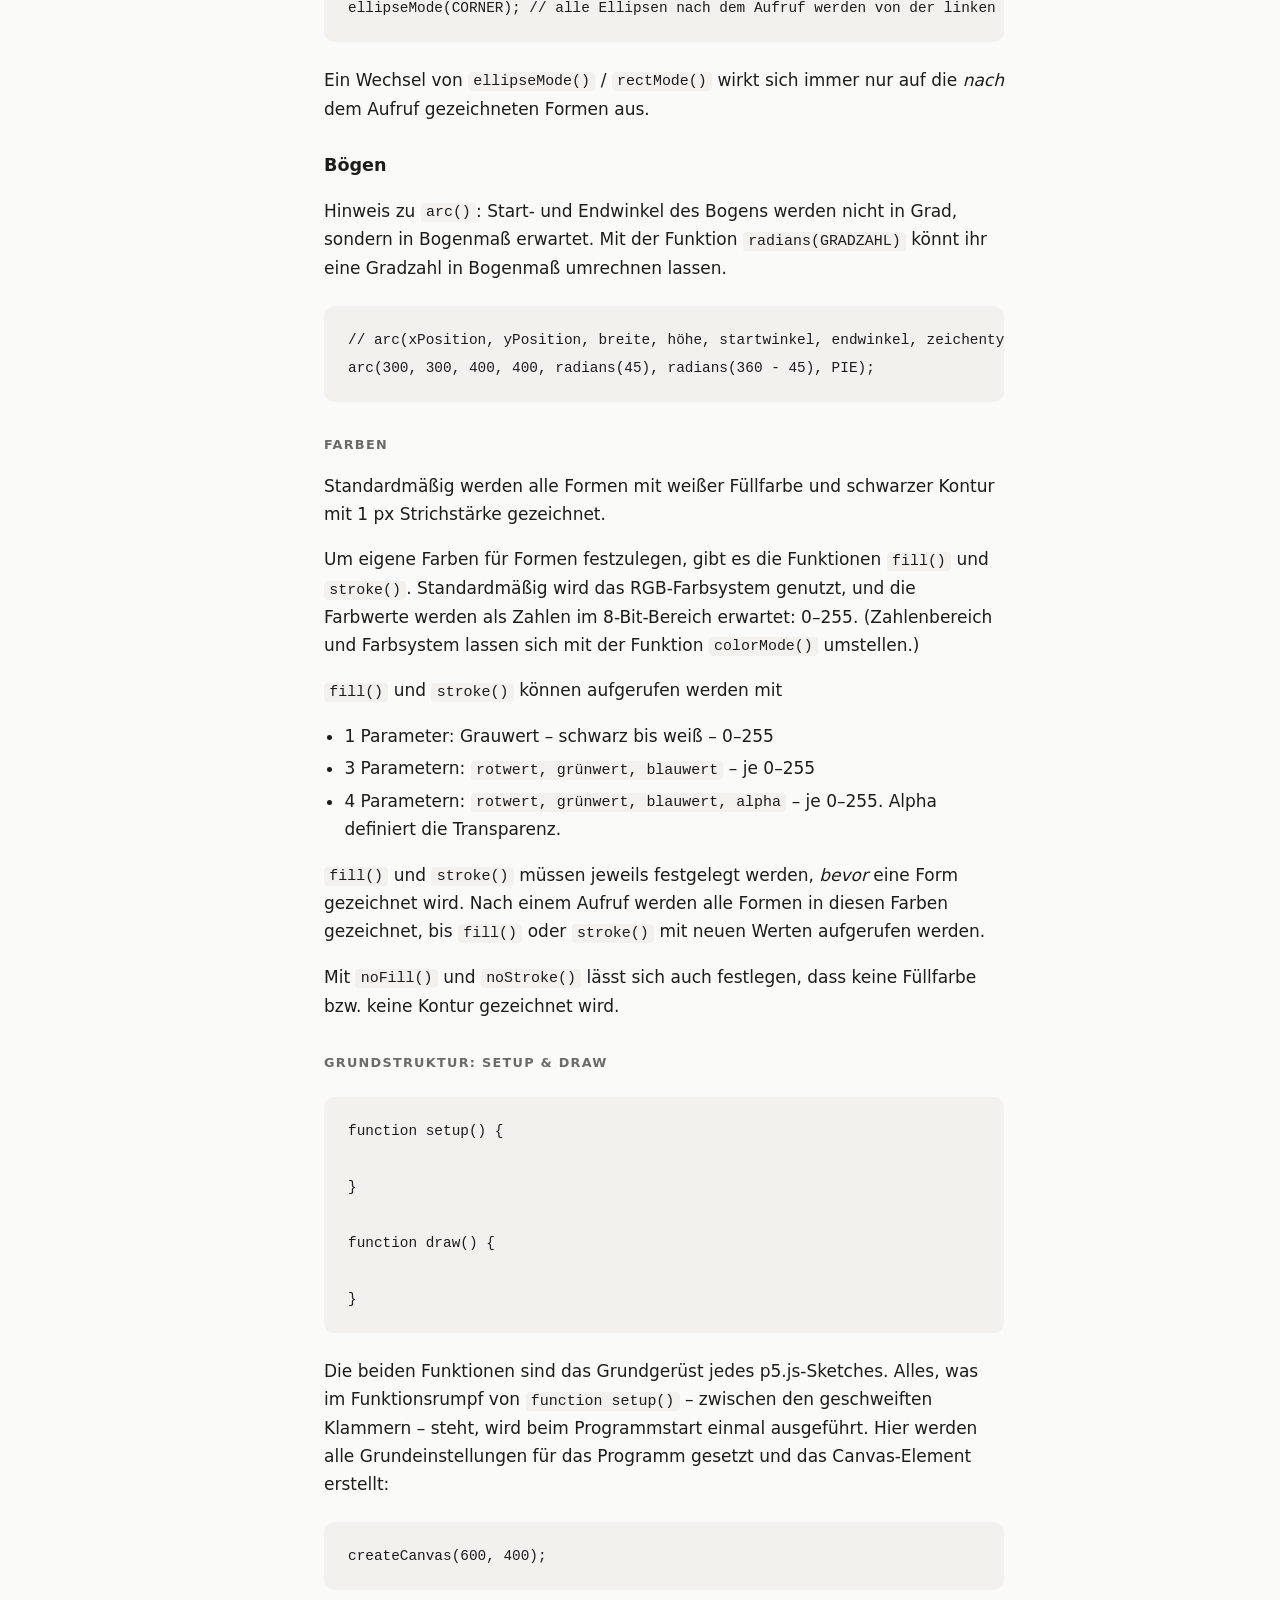
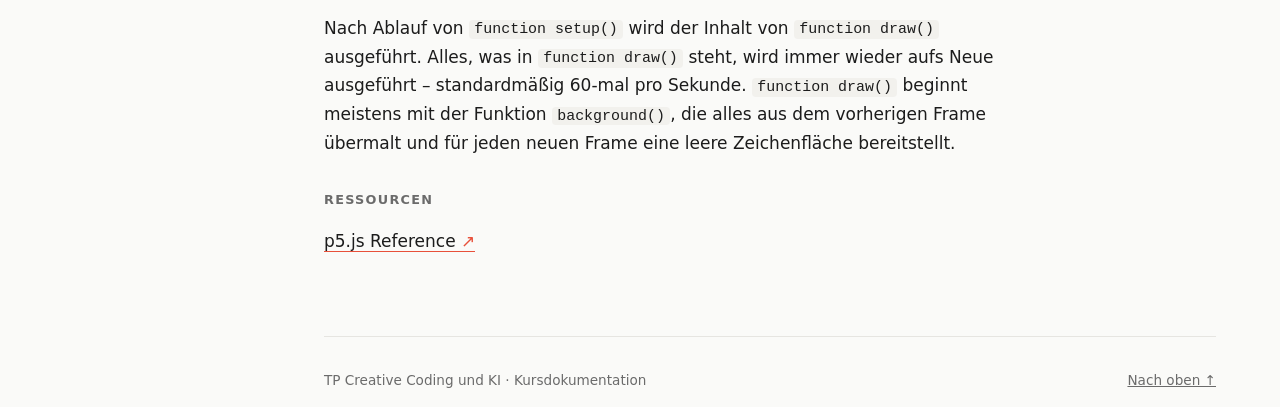
==== commit a23435b8: "Kurs 30. Oktober 2026 - intro p5js" ====
--- a/01_html_css/index.html
+++ b/01_html_css/index.html
@@ -4,7 +4,7 @@
   <meta charset="UTF-8">
   <meta name="viewport" content="width=device-width, initial-scale=1.0">
   <title>TP Creative Coding und KI – Kursdokumentation</title>
-  <link rel="stylesheet" href="style.css">
+  <link rel="stylesheet" href="css/style.css">
 </head>
 <body>
 
@@ -18,6 +18,7 @@
     <nav aria-label="Termine">
       <ol class="menu">
         <li><a href="#termin-1"><time datetime="2026-10-23">23.10.</time> Web-Basics: HTML und CSS</a></li>
+        <li><a href="#termin-2"><time datetime="2026-10-30">30.10.</time> p5.js Grundlagen</a></li>
         <!-- <li><a href="#termin-3"><time datetime="2026-10-30">30.10.</time> Bewegung</a></li>
         <li><a href="#termin-4"><time datetime="2026-11-06">06.11.</time> Schleifen</a></li>
         <li><a href="#termin-5"><time datetime="2026-11-13">13.11.</time> Zufall &amp; Noise</a></li>
@@ -40,16 +41,6 @@
         Hier sammeln wir die Inhalte, Beispiele und Ergebnisse aus allen Terminen.
         Jeder Block steht für einen Kurstag – über das Menü links springst du direkt zum gewünschten Datum.
       </p>
-
-      <!-- Beispiele: jeder Ordner im Repository ist ein eigenes Beispiel.
-           Relative Links (../ordner/) funktionieren lokal und auf GitHub Pages.
-           Neue Beispiele einfach hier einkommentieren bzw. ergänzen. -->
-      <h3>Beispiele</h3>
-      <ul class="links">
-        <li><a href="../01_html_css/">01 · HTML und CSS (diese Seite)</a></li>
-        <!-- <li><a href="../02_p5js/">02 · p5.js Grundlagen</a></li> -->
-        <!-- <li><a href="../03_p5js2/">03 · p5.js Teil 2</a></li> -->
-      </ul>
     </section>
 
     <!-- Termin 1 -->
@@ -61,6 +52,11 @@
       <p>
         Kennenlernen, Kursüberblick und die Grundlagen von HTML und CSS als Basis für alle weiteren Sketches im Browser.
       </p>
+
+      <h3>Beispiele</h3>
+      <ul class="links">
+        <li>HTML und CSS (diese Seite): <a href="../01_html_css/" target="_blank">Anwendung</a> · <a href="https://github.com/einraum-design/tp_creativeCodingUndKI_WS2026_27/tree/main/01_html_css" target="_blank">Code</a></li>
+      </ul>
 
       <!-- HTML -->
       <h3>HTML – Hypertext Markup Language</h3>
@@ -194,6 +190,132 @@
     </article>
 
     <!-- Termin 2 -->
+    <article id="termin-2" class="block">
+      <header class="block-header">
+        <time datetime="2026-10-30">Fr, 30. Oktober 2026</time>
+        <h2>p5.js Grundlagen: Formen, Farbe, setup &amp; draw</h2>
+      </header>
+
+      <h3>Beispiele</h3>
+      <ul class="links">
+        <li>p5.js statisch: <a href="../02_p5js_statisch/" target="_blank">Anwendung</a> · <a href="https://github.com/einraum-design/tp_creativeCodingUndKI_WS2026_27/tree/main/02_p5js_statisch" target="_blank">Code</a></li>
+        <li>p5.js Scheuer-Kreis: <a href="../02_p5js_scheuerKreis/" target="_blank">Anwendung</a> · <a href="https://github.com/einraum-design/tp_creativeCodingUndKI_WS2026_27/tree/main/02_p5js_scheuerKreis" target="_blank">Code</a></li>
+      </ul>
+
+      <!-- Kommentare -->
+      <h3>Kommentare</h3>
+      <p>Kommentare werden beim Ausführen des Programms ignoriert:</p>
+      <pre><code>// einzeiliger Kommentar
+
+/* Block-Kommentar
+   über mehrere Zeilen,
+   um etwas zu erklären
+   oder um einen längeren Teil
+   des Programms auszublenden */</code></pre>
+
+      <!-- Sketchgröße -->
+      <h3>Sketchgröße</h3>
+      <p>
+        Die Größe der Zeichenfläche wird mit der Funktion <code>createCanvas()</code> festgelegt.
+        Der erste Parameter ist die Breite des Sketches, der zweite die Höhe.
+        Alle Größen- und Positionsangaben sind Pixelmaße.
+      </p>
+      <pre><code>createCanvas(800, 600);</code></pre>
+      <p>
+        In bestimmten Fällen wird <code>createCanvas()</code> mit einem dritten Parameter aufgerufen,
+        z. B. wenn eine 3D-Szene gezeigt (<code>WEBGL</code>) oder ein anderer Renderer genutzt werden soll.
+      </p>
+
+      <!-- Shapes -->
+      <h3>Shapes</h3>
+      <h4>Rechtecke</h4>
+      <p>Die Funktion <code>rect()</code> kann aufgerufen werden mit</p>
+      <ul>
+        <li>4 Parametern: <code>xPosition, yPosition, breite, höhe</code></li>
+        <li>5 Parametern: <code>xPosition, yPosition, breite, höhe, eckenRadius</code></li>
+        <li>8 Parametern: <code>xPosition, yPosition, breite, höhe, eckenRadius1, eckenRadius2, eckenRadius3, eckenRadius4</code></li>
+      </ul>
+      <p>
+        Standardmäßig wird das Rechteck von der linken oberen Ecke als Referenzpunkt aus gezeichnet.
+        Mit <code>rectMode()</code> lässt sich das auf Zeichnen von der Mitte aus umstellen:
+      </p>
+      <pre><code>rectMode(CENTER); // alle Rechtecke nach dem Aufruf werden von der Mitte aus gezeichnet
+rectMode(CORNER); // (Standard) alle Rechtecke nach dem Aufruf werden von der linken oberen Ecke aus gezeichnet</code></pre>
+
+      <h4>Ellipsen</h4>
+      <p>
+        Ellipsen werden standardmäßig von der Mitte aus gezeichnet.
+        Mit <code>ellipseMode()</code> lässt sich das auf Zeichnen von der linken oberen Ecke aus umstellen:
+      </p>
+      <pre><code>ellipseMode(CENTER); // (Standard) alle Ellipsen nach dem Aufruf werden von der Mitte aus gezeichnet
+ellipseMode(CORNER); // alle Ellipsen nach dem Aufruf werden von der linken oberen Ecke aus gezeichnet</code></pre>
+      <p>
+        Ein Wechsel von <code>ellipseMode()</code> / <code>rectMode()</code> wirkt sich immer nur auf die
+        <em>nach</em> dem Aufruf gezeichneten Formen aus.
+      </p>
+
+      <h4>Bögen</h4>
+      <p>
+        Hinweis zu <code>arc()</code>: Start- und Endwinkel des Bogens werden nicht in Grad, sondern in Bogenmaß erwartet.
+        Mit der Funktion <code>radians(GRADZAHL)</code> könnt ihr eine Gradzahl in Bogenmaß umrechnen lassen.
+      </p>
+      <pre><code>// arc(xPosition, yPosition, breite, höhe, startwinkel, endwinkel, zeichentyp)
+arc(300, 300, 400, 400, radians(45), radians(360 - 45), PIE);</code></pre>
+
+      <!-- Farben -->
+      <h3>Farben</h3>
+      <p>
+        Standardmäßig werden alle Formen mit weißer Füllfarbe und schwarzer Kontur mit 1&nbsp;px Strichstärke gezeichnet.
+      </p>
+      <p>
+        Um eigene Farben für Formen festzulegen, gibt es die Funktionen <code>fill()</code> und <code>stroke()</code>.
+        Standardmäßig wird das RGB-Farbsystem genutzt, und die Farbwerte werden als Zahlen im 8-Bit-Bereich erwartet: 0–255.
+        (Zahlenbereich und Farbsystem lassen sich mit der Funktion <code>colorMode()</code> umstellen.)
+      </p>
+      <p><code>fill()</code> und <code>stroke()</code> können aufgerufen werden mit</p>
+      <ul>
+        <li>1 Parameter: Grauwert – schwarz bis weiß – 0–255</li>
+        <li>3 Parametern: <code>rotwert, grünwert, blauwert</code> – je 0–255</li>
+        <li>4 Parametern: <code>rotwert, grünwert, blauwert, alpha</code> – je 0–255. Alpha definiert die Transparenz.</li>
+      </ul>
+      <p>
+        <code>fill()</code> und <code>stroke()</code> müssen jeweils festgelegt werden, <em>bevor</em> eine Form gezeichnet wird.
+        Nach einem Aufruf werden alle Formen in diesen Farben gezeichnet, bis <code>fill()</code> oder <code>stroke()</code>
+        mit neuen Werten aufgerufen werden.
+      </p>
+      <p>
+        Mit <code>noFill()</code> und <code>noStroke()</code> lässt sich auch festlegen, dass keine Füllfarbe bzw. keine Kontur gezeichnet wird.
+      </p>
+
+      <!-- setup & draw -->
+      <h3>Grundstruktur: setup &amp; draw</h3>
+      <pre><code>function setup() {
+
+}
+
+function draw() {
+
+}</code></pre>
+      <p>
+        Die beiden Funktionen sind das Grundgerüst jedes p5.js-Sketches. Alles, was im Funktionsrumpf von
+        <code>function setup()</code> – zwischen den geschweiften Klammern – steht, wird beim Programmstart einmal ausgeführt.
+        Hier werden alle Grundeinstellungen für das Programm gesetzt und das Canvas-Element erstellt:
+      </p>
+      <pre><code>createCanvas(600, 400);</code></pre>
+      <p>
+        Nach Ablauf von <code>function setup()</code> wird der Inhalt von <code>function draw()</code> ausgeführt.
+        Alles, was in <code>function draw()</code> steht, wird immer wieder aufs Neue ausgeführt – standardmäßig 60-mal pro Sekunde.
+        <code>function draw()</code> beginnt meistens mit der Funktion <code>background()</code>, die alles aus dem vorherigen
+        Frame übermalt und für jeden neuen Frame eine leere Zeichenfläche bereitstellt.
+      </p>
+
+      <h3>Ressourcen</h3>
+      <ul class="links">
+        <li><a href="https://p5js.org/reference/">p5.js Reference</a></li>
+      </ul>
+    </article>
+
+    <!-- Termin 2 -->
     <!-- <article id="termin-2" class="block">
       <header class="block-header">
         <time datetime="2026-10-23">Fr, 23. Oktober 2026</time>
--- a/01_html_css/css/style.css
+++ b/01_html_css/css/style.css
@@ -0,0 +1,340 @@
+/* =========================================================
+   TP Creative Coding und KI – Kursdokumentation
+   Schlichtes, modernes Layout: feste Seitenleiste + Inhalt
+   ========================================================= */
+
+/* ---------- Farben & Grundwerte ---------- */
+:root {
+  --bg: #fafaf8;
+  --surface: #ffffff;
+  --text: #1c1c1c;
+  --muted: #6b6b6b;
+  --line: #e6e5e1;
+  --accent: #e8503a;
+  --code-bg: #f2f1ed;
+
+  --sidebar-width: 260px;
+  --radius: 10px;
+  --font: system-ui, -apple-system, "Segoe UI", Roboto, "Helvetica Neue", sans-serif;
+  --mono: ui-monospace, "SF Mono", Menlo, Consolas, monospace;
+}
+
+/* Dunkles Farbschema, wenn das System es vorgibt */
+@media (prefers-color-scheme: dark) {
+  :root {
+    --bg: #141414;
+    --surface: #1c1c1c;
+    --text: #ececec;
+    --muted: #9a9a9a;
+    --line: #2c2c2c;
+    --accent: #ff6a52;
+    --code-bg: #232323;
+  }
+}
+
+/* ---------- Basis ---------- */
+*,
+*::before,
+*::after {
+  box-sizing: border-box;
+}
+
+html {
+  scroll-behavior: smooth;
+}
+
+body {
+  margin: 0;
+  background: var(--bg);
+  color: var(--text);
+  font-family: var(--font);
+  font-size: 17px;
+  line-height: 1.65;
+  -webkit-font-smoothing: antialiased;
+}
+
+a {
+  color: inherit;
+}
+
+code {
+  font-family: var(--mono);
+  font-size: 0.88em;
+  background: var(--code-bg);
+  padding: 0.1em 0.35em;
+  border-radius: 4px;
+}
+
+/* ---------- Seitenleiste ---------- */
+.sidebar {
+  position: fixed;
+  inset: 0 auto 0 0;
+  width: var(--sidebar-width);
+  display: flex;
+  flex-direction: column;
+  padding: 40px 28px;
+  border-right: 1px solid var(--line);
+  background: var(--bg);
+  overflow-y: auto;
+}
+
+.logo {
+  display: block;
+  font-weight: 700;
+  font-size: 1.15rem;
+  line-height: 1.25;
+  text-decoration: none;
+  margin-bottom: 48px;
+}
+
+.logo-kicker {
+  display: block;
+  font-size: 0.75rem;
+  letter-spacing: 0.12em;
+  color: var(--accent);
+  margin-bottom: 6px;
+}
+
+.menu {
+  list-style: none;
+  margin: 0;
+  padding: 0;
+}
+
+.menu a {
+  display: flex;
+  gap: 14px;
+  padding: 9px 0;
+  text-decoration: none;
+  color: var(--muted);
+  border-bottom: 1px solid var(--line);
+  transition: color 0.15s;
+}
+
+.menu a:hover,
+.menu a:focus-visible {
+  color: var(--text);
+}
+
+.menu time {
+  font-family: var(--mono);
+  font-size: 0.85em;
+  color: var(--accent);
+  min-width: 3.4em;
+}
+
+.sidebar-footer {
+  margin-top: auto;
+  padding-top: 32px;
+  font-size: 0.8rem;
+  color: var(--muted);
+}
+
+/* ---------- Inhalt ---------- */
+main {
+  margin-left: var(--sidebar-width);
+  padding: 80px 64px 40px;
+  max-width: calc(var(--sidebar-width) + 820px);
+}
+
+.intro {
+  padding-bottom: 56px;
+  border-bottom: 1px solid var(--line);
+}
+
+.eyebrow {
+  margin: 0 0 8px;
+  font-size: 0.8rem;
+  text-transform: uppercase;
+  letter-spacing: 0.12em;
+  color: var(--accent);
+}
+
+h1 {
+  margin: 0 0 20px;
+  font-size: clamp(2.2rem, 5vw, 3.4rem);
+  line-height: 1.1;
+  letter-spacing: -0.02em;
+}
+
+.lead {
+  margin: 0;
+  font-size: 1.2rem;
+  color: var(--muted);
+  max-width: 38em;
+}
+
+/* Ein Themenblock */
+.block {
+  padding: 64px 0;
+  border-bottom: 1px solid var(--line);
+  scroll-margin-top: 24px; /* Abstand beim Anspringen über das Menü */
+}
+
+.block-header {
+  margin-bottom: 20px;
+}
+
+.block-header time {
+  font-family: var(--mono);
+  font-size: 0.85rem;
+  color: var(--accent);
+}
+
+h2 {
+  margin: 4px 0 0;
+  font-size: 1.9rem;
+  line-height: 1.2;
+  letter-spacing: -0.01em;
+}
+
+h3 {
+  margin: 32px 0 8px;
+  font-size: 0.8rem;
+  text-transform: uppercase;
+  letter-spacing: 0.1em;
+  color: var(--muted);
+}
+
+h4 {
+  margin: 28px 0 4px;
+  font-size: 1.1rem;
+}
+
+.block p,
+.block ul {
+  max-width: 40em;
+}
+
+.block ul {
+  padding-left: 1.2em;
+}
+
+.block li {
+  margin-bottom: 4px;
+}
+
+/* Markiert den Block, der gerade über das Menü angesprungen wurde */
+.block:target h2 {
+  color: var(--accent);
+}
+
+/* Links-Liste mit Pfeil statt Punkt */
+.links {
+  list-style: none;
+  padding-left: 0 !important;
+}
+
+.links a {
+  text-decoration: none;
+  border-bottom: 1px solid var(--accent);
+}
+
+.links a::after {
+  content: " ↗";
+  color: var(--accent);
+}
+
+/* Codebeispiele */
+pre {
+  margin: 24px 0;
+  padding: 20px 24px;
+  background: var(--code-bg);
+  border-radius: var(--radius);
+  overflow-x: auto;
+  max-width: 40em;
+}
+
+pre code {
+  padding: 0;
+  background: none;
+  font-size: 0.9rem;
+  line-height: 1.6;
+}
+
+/* Bilder & Platzhalter */
+figure {
+  margin: 28px 0 0;
+}
+
+figure img {
+  display: block;
+  width: 100%;
+  border-radius: var(--radius);
+}
+
+.placeholder {
+  display: grid;
+  place-items: center;
+  aspect-ratio: 16 / 9;
+  max-width: 40em;
+  border: 1px dashed var(--line);
+  border-radius: var(--radius);
+  background: var(--surface);
+  color: var(--muted);
+  font-size: 0.9rem;
+}
+
+/* Fußzeile */
+.page-footer {
+  display: flex;
+  justify-content: space-between;
+  padding-top: 32px;
+  font-size: 0.85rem;
+  color: var(--muted);
+}
+
+.page-footer p {
+  margin: 0;
+}
+
+/* ---------- Mobil: Menü wird zur horizontalen Leiste ---------- */
+@media (max-width: 860px) {
+  .sidebar {
+    position: sticky;
+    top: 0;
+    z-index: 10;
+    width: auto;
+    padding: 14px 16px;
+    border-right: none;
+    border-bottom: 1px solid var(--line);
+    overflow: visible;
+  }
+
+  .logo,
+  .sidebar-footer {
+    display: none;
+  }
+
+  .menu {
+    display: flex;
+    gap: 8px;
+    overflow-x: auto;
+    scrollbar-width: none;
+  }
+
+  .menu a {
+    flex-direction: column;
+    gap: 0;
+    padding: 6px 12px;
+    border: 1px solid var(--line);
+    border-radius: 999px;
+    white-space: nowrap;
+    font-size: 0.85rem;
+    line-height: 1.3;
+  }
+
+  main {
+    margin-left: 0;
+    padding: 48px 16px 32px;
+  }
+
+  .block {
+    padding: 48px 0;
+    scroll-margin-top: 90px; /* Platz für die feste Menüleiste */
+  }
+
+  h2 {
+    font-size: 1.5rem;
+  }
+}
